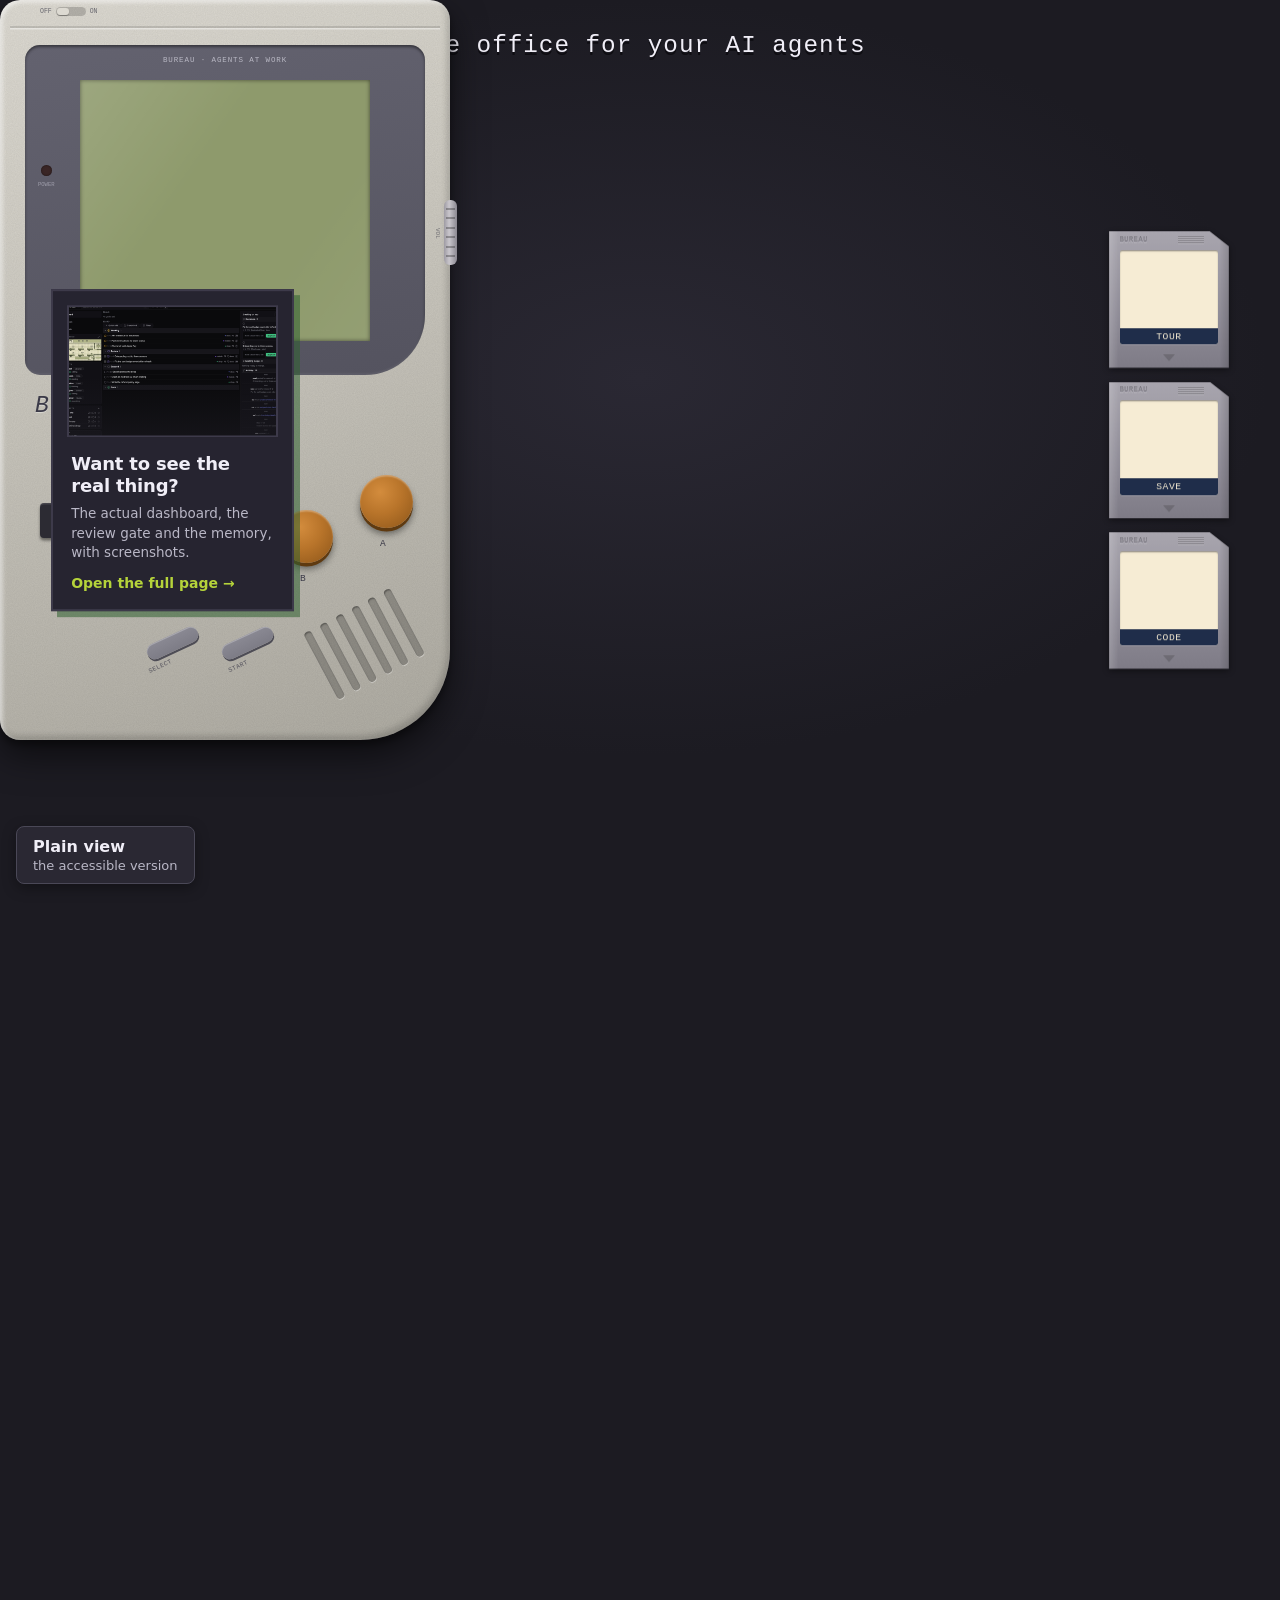
==== site/index.html @ c32c13c2 "Public site: the Bureau handheld and the inside page The handheld at getbureau.mathieu.dev: a consol" ====
<!doctype html>
<html lang="en">
<head>
<meta charset="utf-8">
<meta name="viewport" content="width=device-width, initial-scale=1, viewport-fit=cover">
<title>Bureau</title>
<meta name="description" content="A self-hosted office for your AI agents. Missions, a review gate, and a memory they earn.">
<meta name="theme-color" content="#1c1b22">
<link rel="icon" href="favicon.svg" type="image/svg+xml">
<link rel="preconnect" href="https://fonts.googleapis.com">
<link rel="preconnect" href="https://fonts.gstatic.com" crossorigin>
<link href="https://fonts.googleapis.com/css2?family=Pixelify+Sans:wght@400;600&family=Silkscreen&family=VT323&display=swap" rel="stylesheet">
<link rel="stylesheet" href="site.css">
</head>
<body>

<!-- The console: fixed in the viewport, the scroll drives what it shows. -->
<div id="room" aria-hidden="false">
  <div id="rack" aria-label="Cartridges">
    <button class="cart-pick" data-jump="start" aria-label="Tour: start of the tour">
      <span class="cartridge" data-label="tour"><span class="shell"></span><span class="grip">BUREAU</span><span class="ridges"></span>
        <span class="label"><canvas width="48" height="30"></canvas><b>TOUR</b></span><span class="arrow"></span></span>
    </button>
    <button class="cart-pick" data-jump="save" aria-label="Save: join the waitlist">
      <span class="cartridge" data-label="save"><span class="shell"></span><span class="grip">BUREAU</span><span class="ridges"></span>
        <span class="label"><canvas width="48" height="30"></canvas><b>SAVE</b></span><span class="arrow"></span></span>
    </button>
    <button class="cart-pick" data-jump="star" aria-label="Code: Bureau on GitHub">
      <span class="cartridge" data-label="code"><span class="shell"></span><span class="grip">BUREAU</span><span class="ridges"></span>
        <span class="label"><canvas width="48" height="30"></canvas><b>CODE</b></span><span class="arrow"></span></span>
    </button>
    <button class="cart-pick" data-jump="bughunt" aria-label="Bug Hunt: play the hidden cartridge" hidden>
      <span class="cartridge" data-label="bughunt"><span class="shell"></span><span class="grip">BUREAU</span><span class="ridges"></span>
        <span class="label"><canvas width="48" height="30"></canvas><b>BUG HUNT</b></span><span class="arrow"></span></span>
    </button>
  </div>

  <h1 class="site-title" id="site-title"><span class="sr">Bureau: </span>The office for your AI agents</h1>

  <a class="bridge" id="real-link" href="/inside">
    <span class="bridge-shot" aria-hidden="true"><img src="shots/board.jpg" alt="" width="1800" height="1125"></span>
    <span class="bridge-text">
      <span class="bridge-title">Want to see the real thing?</span>
      <span class="bridge-sub">The actual dashboard, the review gate and the memory, with screenshots.</span>
      <span class="bridge-go">Open the full page <span class="bridge-arrow" aria-hidden="true">&rarr;</span></span>
    </span>
  </a>

  <button id="unzoom" class="unzoom" type="button" aria-label="Zoom out (Escape)" title="Zoom out (Esc)" hidden>&times;</button>

  <div id="gh-star" class="gh-star" hidden>
    <a id="star-link" href="https://github.com/mahoudeau/bureau" target="_blank" rel="noopener">
      <span class="star-stack"><canvas id="star-cv" width="19" height="19" aria-hidden="true"></canvas><span class="star-count" id="star-count" aria-label="GitHub stars">--</span></span>
      <span class="star-label">Star us on GitHub.</span>
    </a>
    <a class="gh-button" href="https://github.com/mahoudeau/bureau" target="_blank" rel="noopener">
      <svg viewBox="0 0 16 16" width="18" height="18" aria-hidden="true"><path fill="currentColor" d="M8 0c4.42 0 8 3.58 8 8a8.013 8.013 0 0 1-5.45 7.59c-.4.08-.55-.17-.55-.38 0-.27.01-1.13.01-2.2 0-.75-.25-1.23-.54-1.48 1.78-.2 3.65-.88 3.65-3.95 0-.88-.31-1.59-.82-2.15.08-.2.36-1.02-.08-2.12 0 0-.67-.22-2.2.82-.64-.18-1.32-.27-2-.27-.68 0-1.36.09-2 .27-1.53-1.03-2.2-.82-2.2-.82-.44 1.1-.16 1.92-.08 2.12-.51.56-.82 1.28-.82 2.15 0 3.06 1.86 3.75 3.64 3.95-.23.2-.44.55-.51 1.07-.46.21-1.61.55-2.33-.66-.15-.24-.6-.83-1.23-.82-.67.01-.27.38.01.53.34.19.73.9.82 1.13.16.45.68 1.31 2.69.94 0 .67.01 1.3.01 1.49 0 .21-.15.45-.55.38A7.995 7.995 0 0 1 0 8c0-4.42 3.58-8 8-8Z"/></svg>
      <span>View on GitHub</span>
    </a>
  </div>

  <div id="console">
    <div class="cart-slot" aria-hidden="true">
      <div class="cart cartridge" id="cart" data-label="tour"><span class="shell"></span><span class="grip">BUREAU</span><span class="ridges"></span>
        <span class="label"><canvas width="48" height="30"></canvas><b>BUREAU</b></span><span class="arrow"></span></div>
    </div>
    <div class="edge-line"></div>
    <button class="power-switch" id="power" role="switch" aria-checked="true" aria-label="Power"><span>OFF</span><i></i><span>ON</span></button>
    <button class="wheel" id="wheel" role="switch" aria-checked="false" aria-label="Sound">
      <i></i><i></i><i></i><i></i><i></i><i></i>
    </button>
    <span class="wheel-label" aria-hidden="true">VOL</span>

    <div class="bezel">
      <div class="bezel-top" aria-hidden="true">BUREAU &middot; AGENTS AT WORK</div>
      <div class="led-wrap" aria-hidden="true"><span class="led" id="led"></span><span class="led-label">POWER</span></div>
      <div class="screen" id="screen">
        <canvas id="lcd" aria-hidden="true"></canvas>
        <div class="glare" aria-hidden="true"></div>
        <div class="words" id="words">
          <div class="role-card" id="role" hidden><b id="role-name"></b><span id="role-line"></span></div>
          <p class="headline" id="headline" aria-live="polite"></p>
        </div>
        <form class="save-form" id="save-form" hidden novalidate>
          <div class="save-head">
            <h2 class="save-title">Save your spot.</h2>
            <span class="save-blocks" id="save-blocks" aria-hidden="true"><i></i><i></i><i></i><i></i><i></i></span>
          </div>
          <p class="save-sub">For the hosted Bureau. No spam, one email when it opens.</p>
          <label class="save-field"><span class="sr">Email</span>
            <input type="email" name="email" required autocomplete="email" inputmode="email" placeholder="you@company.dev">
          </label>
          <fieldset data-name="use"><legend>Use</legend>
            <button type="button" data-v="pro">Pro</button><button type="button" data-v="personal">Personal</button>
          </fieldset>
          <fieldset data-name="role"><legend>Role</legend>
            <button type="button" data-v="dev">Dev</button><button type="button" data-v="product">Product</button><button type="button" data-v="design">Design</button><button type="button" data-v="other">Other</button>
          </fieldset>
          <fieldset data-name="interest"><legend>Want</legend>
            <button type="button" data-v="self-host">Self-host</button><button type="button" data-v="hosted">Hosted</button><button type="button" data-v="both">Both</button>
          </fieldset>
          <label class="save-consent"><input type="checkbox" name="consent"> <span>Keep my email for the waitlist. <a href="privacy.html" target="_blank">Privacy</a></span></label>
          <input class="hp" type="text" name="website" tabindex="-1" autocomplete="off" aria-hidden="true">
          <button type="submit" class="save-go" disabled>SAVE (0/5)</button>
          <p class="save-msg" id="save-msg" aria-live="polite"></p>
        </form>
        <div class="code-menu" id="code-menu" hidden>
          <button type="button" data-act="star">Star on GitHub</button>
          <button type="button" data-act="view">View the code</button>
        </div>
        <div class="saved" id="saved" hidden>
          <p class="saved-title">SAVED. SLOT #<span id="saved-slot">000</span></p>
          <img id="badge-img" alt="Your Bureau visitor pass">
          <p class="saved-actions"><a id="badge-dl" href="#" download>Download pass</a><button type="button" id="badge-share" hidden>Share</button></p>
        </div>
        <div class="boot" id="boot" hidden aria-hidden="true">
          <div class="boot-logo" id="boot-logo">BUREAU</div>
        </div>
      </div>
    </div>

    <div class="wordmark" aria-hidden="true">BUREAU</div>

    <div class="dpad" aria-label="Direction pad">
      <button class="dp dp-up" data-key="up" aria-label="Previous stop"></button>
      <button class="dp dp-left" data-key="left" aria-label="Previous stop"></button>
      <button class="dp dp-right" data-key="right" aria-label="Next stop"></button>
      <button class="dp dp-down" data-key="down" aria-label="Next stop"></button>
      <span class="dp-hub"></span>
    </div>
    <button class="btn-round btn-b" data-key="b" aria-label="B: back one stop"></button>
    <button class="btn-round btn-a" data-key="a" aria-label="A: spin the agent"></button>
    <span class="btn-label lab-b" aria-hidden="true">B</span>
    <span class="btn-label lab-a" aria-hidden="true">A</span>
    <button class="pill pill-select" data-key="select" aria-label="Select: change the palette"></button>
    <button class="pill pill-start" data-key="start" aria-label="Start: cartridges"></button>
    <span class="pill-label lab-select" aria-hidden="true">SELECT</span>
    <span class="pill-label lab-start" aria-hidden="true">START</span>
    <div class="speaker" aria-hidden="true"><i></i><i></i><i></i><i></i><i></i><i></i></div>
  </div>
</div>

<!-- The scroll track. Each stop is one screen of scroll; its words are
     real text here (search engines, screen readers, the plain view). -->
<main id="track">
  <section class="stop" id="start" data-stop="0"></section>
  <section class="stop" id="office" data-stop="1">
    <h2 class="sr">Your AI agents need an office.</h2>
  </section>
  <section class="stop" id="lead" data-stop="2">
    <h2 class="sr">Lead: splits your goals into missions.</h2>
  </section>
  <section class="stop" id="critic" data-stop="3">
    <h2 class="sr">Critic: checks the work before you do.</h2>
  </section>
  <section class="stop" id="agent" data-stop="4">
    <h2 class="sr">Agent: Claude, Codex, or yours. Anyone can clock in.</h2>
  </section>
  <section class="stop" id="desk" data-stop="5">
    <h2 class="sr">Missions, not chats.</h2>
  </section>
  <section class="stop" id="boss" data-stop="6">
    <h2 class="sr">Boss, that's you: you approve what matters.</h2>
  </section>
  <section class="stop" id="brain" data-stop="7">
    <h2 class="sr">Librarian: every approved mission leaves memory.</h2>
  </section>
  <section class="stop" id="attic" data-stop="8">
    <h2 class="sr">Old beliefs retire. Nothing is lost.</h2>
  </section>
  <section class="stop" id="rules" data-stop="9">
    <h2 class="sr">Your agents. Your memory. Your rules.</h2>
  </section>
  <section class="stop" id="save" data-stop="10">
    <h2 class="sr">Save your spot on the waitlist for the hosted Bureau.</h2>
  </section>
  <section class="stop" id="star" data-stop="11">
    <h2 class="sr">Star Bureau on GitHub.</h2>
  </section>
</main>

<a class="plain-link" href="#plain" id="plain-link"><span class="plain-link-title">Plain view</span><span class="plain-link-sub">the accessible version</span></a>
<div class="plain" id="plain" role="dialog" aria-modal="true" aria-labelledby="plain-title" hidden>
  <div class="plain-in">
    <button class="plain-close" id="plain-close">&larr; Back to the console</button>

    <h2 id="plain-title">Bureau, the plain version</h2>
    <p class="plain-lead">Same words as the console, without the console. No animation, no sound, nothing to scroll through. It works with a screen reader, with a keyboard alone, and at any text size.</p>

    <h3>What Bureau is</h3>
    <p>Your AI agents need an office. Bureau is one you host yourself: a mission queue your agents work from, a review gate you stay in charge of, and a memory they build as they go.</p>
    <ul>
      <li><b>Lead.</b> Splits your goals into missions.</li>
      <li><b>Critic.</b> Checks the work before you do.</li>
      <li><b>Agent.</b> Claude, Codex, or yours. Anyone that speaks HTTP or MCP can clock in.</li>
      <li><b>Missions, not chats.</b> Work lives in a queue with a status and a history, not in a scrollback.</li>
      <li><b>Boss, that's you.</b> You approve what matters. Nothing irreversible ships without you.</li>
      <li><b>Librarian.</b> Every approved mission leaves memory, filed as plain markdown in git.</li>
      <li><b>The attic.</b> Old beliefs retire. Nothing is lost.</li>
    </ul>
    <p>Your agents. Your memory. Your rules. It's open source and has zero dependencies.</p>

    <h3>Get it</h3>
    <ul>
      <li><a href="#save" id="plain-save">Save your spot</a> for the hosted version. One email when it opens, nothing else.</li>
      <li><a href="https://github.com/mahoudeau/bureau">Bureau on GitHub</a>: read the code, star it, run it yourself.</li>
    </ul>

    <h3>If you go back to the console</h3>
    <ul>
      <li>Arrow keys or the D-pad move between stops. Scrolling works too.</li>
      <li>A (or Z) replays the current moment. B (or X) goes back one stop.</li>
      <li>Escape zooms out. Enter swaps the cartridge. Shift changes the colours.</li>
      <li>If your system asks for reduced motion, the console turns its animations off.</li>
    </ul>
  </div>
</div>

<script src="/assets/office-assets.js"></script>
<script src="sound.js"></script>
<script src="bughunt.js"></script>
<script src="star.js"></script>
<script src="site.js"></script>
</body>
</html>
---- site/site.css ----
/* Bureau public site: the handheld.
   Every console dimension is in --u, one "millimetre" of an original
   90x148 handheld body. site.js sets --u and the console position each
   frame, so the whole device scales as one object (whole view, or zoomed
   so the screen fills the viewport). */

@font-face { font-family: 'OfficePixel'; src: url('/assets/office-font.ttf') format('truetype'); }

:root {
  --u: 5px;
  --desk: #1c1b22;
  --desk-hi: #2a2833;
  --plastic: #cdcac1;
  --plastic-hi: #dddad2;
  --plastic-lo: #aeaba2;
  --bezel: #54535f;
  --bezel-hi: #63626f;
  --ink: #3b3a48;
  --accent: #b8742a;
  --accent-lo: #8c5519;
  --rubber: #7d7c86;
  --led-off: #3a2626;
  --led-on: #ff4d3a;
  /* LCD shades, set from the active palette by site.js */
  --sh0: #0f380f; --sh1: #306230; --sh2: #8bac0f; --sh3: #9bbc0f;
  --font: 'Pixelify Sans', 'OfficePixel', monospace;
}

* { box-sizing: border-box; }
html { scroll-snap-type: y mandatory; }
html, body { margin: 0; background: var(--desk); color: #e8e6f0; }
/* The console may be wider than a phone while it zooms; it must never
   widen the page, or mobile browsers zoom the whole site out to fit.
   `clip`, not `hidden`: hidden turns body into a scroll container, which
   steals the stops from html's scroll snapping. */
html, body { overflow-x: clip; max-width: 100%; }
#room { contain: strict; }
body {
  font-family: var(--font);
  -webkit-tap-highlight-color: transparent;
  overscroll-behavior-y: none;
}
button { font: inherit; color: inherit; }

/* ---------- the room (fixed stage) ---------- */
#room {
  position: fixed; inset: 0; overflow: hidden;
  background:
    radial-gradient(ellipse 70% 60% at 50% 42%, var(--desk-hi), transparent 70%),
    var(--desk);
  perspective: 1400px;
}

/* ---------- scroll track ---------- */
#track { position: relative; z-index: 0; pointer-events: none; }
.stop { height: 100vh; height: 100svh; scroll-snap-align: start; }
.sr {
  position: absolute; width: 1px; height: 1px; overflow: hidden;
  clip: rect(0 0 0 0); white-space: nowrap;
}

/* ---------- the console ---------- */
#console {
  position: absolute; left: 0; top: 0;
  width: calc(var(--u) * 90); height: calc(var(--u) * 148);
  border-radius: calc(var(--u) * 4) calc(var(--u) * 4) calc(var(--u) * 18) calc(var(--u) * 4);
  background:
    url("data:image/svg+xml;utf8,<svg xmlns='http://www.w3.org/2000/svg' width='160' height='160'><filter id='n'><feTurbulence type='fractalNoise' baseFrequency='.9' numOctaves='2' stitchTiles='stitch'/><feColorMatrix values='0 0 0 0 0  0 0 0 0 0  0 0 0 0 0  0 0 0 .07 0'/></filter><rect width='100%' height='100%' filter='url(%23n)'/></svg>"),
    linear-gradient(162deg, var(--plastic-hi) 0%, var(--plastic) 38%, var(--plastic-lo) 100%);
  box-shadow:
    inset calc(var(--u) * .5) calc(var(--u) * .5) calc(var(--u) * .8) rgba(255,255,255,.55),
    inset calc(var(--u) * -.6) calc(var(--u) * -.8) calc(var(--u) * 1.2) rgba(0,0,0,.18),
    0 calc(var(--u) * 3) calc(var(--u) * 7) rgba(0,0,0,.55),
    0 calc(var(--u) * 1) calc(var(--u) * 1.5) rgba(0,0,0,.35);
  will-change: transform;
  z-index: 2;
}
.edge-line {
  position: absolute; left: calc(var(--u) * 2); right: calc(var(--u) * 2);
  top: calc(var(--u) * 5.2); height: calc(var(--u) * .35);
  background: rgba(0,0,0,.12); box-shadow: 0 calc(var(--u) * .3) 0 rgba(255,255,255,.4);
}

/* ---------- cartridges ----------
   One design at two scales, in --cu (a cartridge "millimetre", 57x65 like
   the real ones): boxy grey plastic, the top corner cut off, an engraved
   grip strip, a recessed full-colour label, the insert arrow. */
.cartridge {
  position: relative; display: block;
  width: calc(var(--cu) * 57); height: calc(var(--cu) * 65);
  filter: drop-shadow(0 calc(var(--cu) * 1.2) calc(var(--cu) * 1.6) rgba(0,0,0,.45));
}
.cartridge .shell {
  position: absolute; inset: 0;
  clip-path: polygon(0 0, 84% 0, 100% 11%, 100% 100%, 0 100%);
  background:
    linear-gradient(90deg, rgba(255,255,255,.18), rgba(255,255,255,0) 8%, rgba(0,0,0,0) 92%, rgba(0,0,0,.14)),
    linear-gradient(180deg, #a8a5ae, #8c8994 70%, #7e7b86);
}
.cartridge .grip {
  position: absolute; left: calc(var(--cu) * 5); top: calc(var(--cu) * 2.2);
  font-family: 'OfficePixel', monospace; font-size: calc(var(--cu) * 3.2); letter-spacing: .1em;
  color: #8a8792; text-shadow: 0 calc(var(--cu) * -.25) 0 rgba(0,0,0,.35), 0 calc(var(--cu) * .25) 0 rgba(255,255,255,.3);
}
.cartridge .ridges {
  position: absolute; right: calc(var(--cu) * 12); top: calc(var(--cu) * 2.4);
  width: calc(var(--cu) * 12); height: calc(var(--cu) * 4);
  background: repeating-linear-gradient(180deg, rgba(0,0,0,.22) 0 calc(var(--cu) * .5), rgba(255,255,255,.18) calc(var(--cu) * .5) calc(var(--cu) * 1));
}
.cartridge .label {
  position: absolute; left: calc(var(--cu) * 5); right: calc(var(--cu) * 5);
  top: calc(var(--cu) * 9); height: calc(var(--cu) * 45);
  border-radius: calc(var(--cu) * 1); overflow: hidden;
  background: var(--lb, #f6ecd4);
  box-shadow: inset 0 calc(var(--cu) * .5) calc(var(--cu) * .6) rgba(0,0,0,.4), 0 calc(var(--cu) * .3) 0 rgba(255,255,255,.25);
  display: flex; flex-direction: column;
}
.cartridge .label canvas { width: 100%; flex: 1; min-height: 0; image-rendering: pixelated; display: block; }
.cartridge .label b {
  display: block; text-align: center; font-weight: normal;
  font-family: 'OfficePixel', monospace; font-size: calc(var(--cu) * 4.6); letter-spacing: .06em;
  padding: calc(var(--cu) * 1.4) 0 calc(var(--cu) * 1.2);
  color: var(--lt, #f6ecd4); background: var(--lband, #1f2d4a);
}
.cartridge .arrow {
  position: absolute; left: 50%; bottom: calc(var(--cu) * 3); transform: translateX(-50%);
  border-left: calc(var(--cu) * 3) solid transparent; border-right: calc(var(--cu) * 3) solid transparent;
  border-top: calc(var(--cu) * 3.4) solid rgba(0,0,0,.2);
  filter: drop-shadow(0 calc(var(--cu) * .3) 0 rgba(255,255,255,.3));
}

/* In the console: loaded from the back, so it is hidden once it is in.
   The clip ends at the console's top edge; the cartridge only shows while
   it rises out and drops back in. */
.cart-slot {
  position: absolute; left: calc(var(--u) * 16.5); top: calc(var(--u) * -70);
  width: calc(var(--u) * 57); height: calc(var(--u) * 70);
  overflow: hidden; pointer-events: none;
}
/* Positions in % of the cartridge's own height, not in --u: the console
   grows while it zooms, and a --u offset would change with it and replay
   the slide, as if the cartridge popped out on every scroll. */
.cart { --cu: var(--u); position: absolute; left: 0; top: 0; transform: translateY(111%); transition: transform .45s cubic-bezier(.5,.1,.3,1); }
.cart.out { transform: translateY(62%); } /* half out: the grip and the top of the label show */

.power-switch {
  border: 0; background: none; padding: calc(var(--u) * .4); cursor: pointer;
  position: absolute; left: calc(var(--u) * 7.6); top: calc(var(--u) * 1);
  display: flex; align-items: center; gap: calc(var(--u) * .8);
  font-family: 'OfficePixel', monospace; font-size: calc(var(--u) * 1.3); color: rgba(59,58,72,.7);
}
.power-switch i {
  width: calc(var(--u) * 6); height: calc(var(--u) * 1.8); border-radius: calc(var(--u) * .9);
  background: rgba(0,0,0,.18); position: relative;
}
.power-switch i::after {
  content: ''; position: absolute; top: calc(var(--u) * .25); left: calc(var(--u) * .3);
  width: calc(var(--u) * 2.4); height: calc(var(--u) * 1.3); border-radius: calc(var(--u) * .6);
  background: var(--plastic-hi); box-shadow: 0 1px 1px rgba(0,0,0,.3);
  transition: left .3s;
}
#console.powered .power-switch i::after { left: calc(var(--u) * 3.3); }

/* volume wheel: the sound toggle, on the right edge */
.wheel {
  position: absolute; right: calc(var(--u) * -1.4); top: calc(var(--u) * 40);
  width: calc(var(--u) * 2.6); height: calc(var(--u) * 13);
  border: 0; padding: 0; cursor: pointer;
  border-radius: calc(var(--u) * 1.2);
  background: linear-gradient(90deg, #9e9ba3, #c9c6cc 40%, #8b8891);
  display: flex; flex-direction: column; justify-content: space-evenly; align-items: center;
  overflow: hidden;
}
.wheel i { width: 70%; height: calc(var(--u) * .35); background: rgba(0,0,0,.28); transition: transform .3s; }
.wheel[aria-checked="true"] i { transform: translateY(calc(var(--u) * .9)); }
.wheel-label {
  position: absolute; right: calc(var(--u) * 1.8); top: calc(var(--u) * 45.5);
  font-family: 'OfficePixel', monospace; font-size: calc(var(--u) * 1.2); color: rgba(59,58,72,.6);
  writing-mode: vertical-rl;
}

/* ---------- bezel and screen ---------- */
.bezel {
  position: absolute; left: calc(var(--u) * 5); top: calc(var(--u) * 9);
  width: calc(var(--u) * 80); height: calc(var(--u) * 66);
  border-radius: calc(var(--u) * 3) calc(var(--u) * 3) calc(var(--u) * 12) calc(var(--u) * 3);
  background: linear-gradient(170deg, var(--bezel-hi), var(--bezel));
  box-shadow:
    inset 0 calc(var(--u) * .4) calc(var(--u) * .6) rgba(0,0,0,.45),
    inset 0 calc(var(--u) * -.3) calc(var(--u) * .4) rgba(255,255,255,.08);
}
.bezel-top {
  position: absolute; left: 0; right: 0; top: calc(var(--u) * 2.2); text-align: center;
  font-family: 'OfficePixel', monospace; font-size: calc(var(--u) * 1.5);
  color: #b9b8c4; letter-spacing: .12em;
}
.led-wrap {
  position: absolute; left: calc(var(--u) * 2.6); top: calc(var(--u) * 24);
  display: flex; flex-direction: column; align-items: center; gap: calc(var(--u) * .9);
}
.led {
  width: calc(var(--u) * 2.2); height: calc(var(--u) * 2.2); border-radius: 50%;
  background: var(--led-off); box-shadow: inset 0 0 calc(var(--u) * .4) rgba(0,0,0,.6);
  transition: background .25s, box-shadow .25s;
}
#console.on .led {
  background: var(--led-on);
  box-shadow: 0 0 calc(var(--u) * 1.4) rgba(255,77,58,.75), inset 0 0 calc(var(--u) * .3) rgba(255,255,255,.5);
  animation: breathe 3.2s ease-in-out infinite;
}
@keyframes breathe { 50% { box-shadow: 0 0 calc(var(--u) * .7) rgba(255,77,58,.45), inset 0 0 calc(var(--u) * .3) rgba(255,255,255,.4); } }
.led-label { font-family: 'OfficePixel', monospace; font-size: calc(var(--u) * 1.1); color: #9f9eab; }

.screen {
  position: absolute; left: calc(var(--u) * 11); top: calc(var(--u) * 7);
  width: calc(var(--u) * 58); height: calc(var(--u) * 52.2);
  overflow: hidden; background: #8e9a6c;
  box-shadow: inset 0 0 calc(var(--u) * .8) rgba(0,0,0,.55);
}
#lcd { position: absolute; inset: 0; width: 100%; height: 100%; image-rendering: pixelated; }
/* switching off: the picture collapses to a bright line, then a dot */
#lcd.poweroff { animation: poweroff .5s ease-in forwards; }
@keyframes poweroff {
  0%   { transform: scale(1, 1); filter: brightness(1); }
  45%  { transform: scale(1, .012); filter: brightness(2.6); }
  75%  { transform: scale(.08, .012); filter: brightness(3.2); opacity: 1; }
  100% { transform: scale(0, 0); filter: brightness(3.2); opacity: 0; }
}
.glare {
  position: absolute; inset: 0; pointer-events: none;
  background: linear-gradient(var(--glare-angle, 125deg), rgba(255,255,255,.13) 0%, rgba(255,255,255,0) 38%, rgba(255,255,255,0) 72%, rgba(255,255,255,.05) 100%);
  mix-blend-mode: screen;
}

/* words laid over the living office */
.words { position: absolute; inset: 0; pointer-events: none; font-family: var(--font); }
.headline {
  position: absolute; left: 4%; right: 4%; bottom: 4%; margin: 0;
  padding: .55em .8em; font-size: calc(var(--screen-w, 300px) * .058); line-height: 1.25;
  color: var(--sh0); background: var(--sh3);
  border: max(2px, calc(var(--px, 3px) * 1)) solid var(--sh0);
  box-shadow: inset 0 0 0 max(1px, calc(var(--px, 3px) * .5)) var(--sh3), inset 0 0 0 max(2px, calc(var(--px, 3px) * 1)) var(--sh0);
  opacity: 0; transform: translateY(12%);
  transition: opacity .25s steps(3), transform .25s steps(3);
}
.headline.show { opacity: 1; transform: none; }
.headline .caret { display: inline-block; width: .5em; animation: caret .8s steps(1) infinite; }
@keyframes caret { 50% { opacity: 0; } }

.role-card {
  position: absolute; left: 0; top: 0; min-width: 32%; max-width: 46%;
  padding: .45em .65em .55em; font-size: calc(var(--screen-w, 300px) * .047); line-height: 1.25;
  color: var(--sh0); background: var(--sh3);
  border: max(2px, calc(var(--px, 3px) * 1)) solid var(--sh0);
  box-shadow: max(2px, calc(var(--px, 3px) * 1)) max(2px, calc(var(--px, 3px) * 1)) 0 var(--sh1);
  transform-origin: 0 50%;
}
.role-card[hidden] { display: block; visibility: hidden; }
.role-card b {
  display: block; font-family: 'OfficePixel', monospace; font-weight: normal;
  font-size: .78em; letter-spacing: .08em; margin-bottom: .35em;
}
.role-card span { display: block; }
.role-card.pop { animation: pop .32s steps(4) both; }
@keyframes pop { 0% { transform: scale(.2); } 60% { transform: scale(1.08); } 100% { transform: scale(1); } }

/* ---------- stop 10: the save form, laid over the save screen ---------- */
.save-form, .saved {
  position: absolute; left: 6%; right: 6%; top: 6%; bottom: 5%;
  display: flex; flex-direction: column; gap: 2.2%;
  font-family: var(--font); color: var(--sh0);
  font-size: calc(var(--screen-w, 300px) * .042); line-height: 1.2;
}
.save-form[hidden], .saved[hidden] { display: none; }
.save-head { display: flex; align-items: center; justify-content: space-between; gap: 4%; }
.save-title { margin: 0; font-family: 'OfficePixel', monospace; font-weight: normal; font-size: 1.05em; }
/* one block fills per answered field, like a memory card saving */
.save-blocks { display: flex; gap: .25em; flex: none; }
.save-blocks i { width: .9em; height: .55em; border: max(1px, calc(var(--screen-w, 300px) * .005)) solid var(--sh0); background: var(--sh3); }
.save-blocks i.on { background: var(--sh1); }
.save-blocks i.next { animation: blocknext .8s steps(1) infinite; }
@keyframes blocknext { 50% { background: var(--sh2); } }
.save-sub { margin: 0 0 1%; font-size: .82em; color: var(--sh1); }
/* Always a shade lighter than the screen: it reads as "type here". */
.save-field input {
  width: 100%; font: inherit; color: var(--sh0); background: color-mix(in srgb, var(--sh3) 50%, #fff);
  border: max(2px, calc(var(--screen-w, 300px) * .008)) solid var(--sh0);
  padding: .35em .5em; border-radius: 0; outline: none;
}
.save-field input::placeholder { color: var(--sh2); }
.save-field input:focus { background: color-mix(in srgb, var(--sh3) 25%, #fff); box-shadow: inset 0 0 0 2px var(--sh1); }
.save-form fieldset { border: 0; padding: 0; margin: 0; display: flex; gap: 2%; align-items: center; flex-wrap: wrap; }
.save-form legend { float: left; width: 18%; font-size: .78em; font-family: 'OfficePixel', monospace; }
.save-form fieldset button {
  flex: 1; min-width: 0; font: inherit; font-size: .88em; padding: .3em 0; cursor: pointer;
  color: var(--sh0); background: var(--sh3);
  border: max(2px, calc(var(--screen-w, 300px) * .006)) solid var(--sh0);
  box-shadow: 0 max(2px, calc(var(--screen-w, 300px) * .006)) 0 var(--sh1);
}
.save-form fieldset button[aria-pressed="true"] { background: var(--sh0); color: var(--sh3); box-shadow: none; transform: translateY(2px); }
.save-consent { display: flex; gap: .6em; align-items: center; font-size: .78em; cursor: pointer; }
/* a pixel checkbox in the screen's shades: empty square, then a solid
   inner square once ticked */
.save-consent input {
  -webkit-appearance: none; appearance: none; flex: none; margin: .05em 0 0; cursor: pointer;
  width: max(22px, calc(var(--screen-w, 300px) * .065)); height: max(22px, calc(var(--screen-w, 300px) * .065)); border-radius: 0;
  border: max(2px, calc(var(--screen-w, 300px) * .008)) solid var(--sh0);
  background: color-mix(in srgb, var(--sh3) 50%, #fff);
}
.save-consent input:checked { background: var(--sh0); box-shadow: inset 0 0 0 max(4px, calc(var(--screen-w, 300px) * .014)) color-mix(in srgb, var(--sh3) 50%, #fff); }
.save-consent input:focus-visible { outline: max(2px, calc(var(--screen-w, 300px) * .006)) solid var(--sh1); outline-offset: 2px; }
.save-consent a { color: var(--sh0); }
.hp { position: absolute; left: -9999px; width: 1px; height: 1px; opacity: 0; }
.save-go {
  font-family: 'OfficePixel', monospace; font-size: .95em; padding: .45em; cursor: pointer;
  color: var(--sh3); background: var(--sh0); border: 0;
  box-shadow: 0 max(3px, calc(var(--screen-w, 300px) * .01)) 0 var(--sh1);
}
.save-go:active { transform: translateY(3px); box-shadow: none; }
.save-go:disabled { cursor: default; color: var(--sh1); background: var(--sh2); box-shadow: none; transform: none; }
.save-msg { margin: 0; min-height: 1.2em; font-size: .8em; }
.saved { align-items: center; justify-content: center; text-align: center; }
.saved-title { margin: 0; font-family: 'OfficePixel', monospace; font-size: 1em; }
.saved img { width: 92%; image-rendering: pixelated; border: 0; }
.saved-actions { margin: 0; display: flex; gap: 6%; justify-content: center; }
.saved-actions a, .saved-actions button {
  font: inherit; font-size: .9em; color: var(--sh3); background: var(--sh0); border: 0;
  padding: .35em .8em; text-decoration: none; cursor: pointer;
}
#console.blink .led { animation: ledblink .15s steps(1) 6; }
@keyframes ledblink { 50% { background: var(--led-off); box-shadow: none; } }

/* ---------- the GitHub star: a footnote line under the console ---------- */
.gh-star {
  position: absolute; z-index: 3; left: 50%; bottom: 2.6vh; transform: translateX(-50%);
  white-space: nowrap;
}
.gh-star[hidden] { display: none; }
.gh-star { transition: opacity .25s steps(4); }
.gh-star.away { opacity: 0; pointer-events: none; }
.gh-star a {
  display: flex; flex-direction: row; align-items: center; gap: 8px;
  color: #e8e6f0; text-decoration: none; font-family: var(--font);
}
.gh-star canvas {
  width: 30px; height: 30px; image-rendering: pixelated;
  animation: bob 1.2s steps(4) infinite;
  filter: drop-shadow(0 4px 4px rgba(0,0,0,.45));
}
@keyframes bob { 50% { transform: translateY(-3px); } }
/* the star and its count are one object: the number sits right under it */
.star-stack { display: inline-flex; flex-direction: column; align-items: center; gap: 1px; }
.star-count { font-family: 'OfficePixel', monospace; font-size: 12px; line-height: 1; letter-spacing: .06em; }
.star-label { font-size: 15px; opacity: .8; }
.gh-star a:hover .star-label, .gh-star a:focus-visible .star-label { text-decoration: underline; opacity: 1; }
/* GitHub's own button look, with their unmodified mark (allowed for
   linking to a repository). */
.gh-star .gh-button {
  display: inline-flex; flex-direction: row; align-items: center; gap: 6px;
  padding: 3px 10px; border-radius: 6px;
  font: 600 13px/20px -apple-system, BlinkMacSystemFont, 'Segoe UI', 'Noto Sans', Helvetica, Arial, sans-serif;
  color: #f0f6fc; background: #212830; border: 1px solid #3d444d; text-decoration: none;
  box-shadow: 0 1px 0 rgba(1,4,9,.1);
}
.gh-star .gh-button:hover { background: #262c36; border-color: #656c76; }
.gh-star .gh-button:focus-visible { outline: 2px solid #1f6feb; outline-offset: 2px; }
.gh-star { display: flex; flex-direction: row; align-items: center; gap: 14px; }
/* narrow phones: the button says it, the label goes */
@media (max-width: 480px) { .gh-star .star-label { display: none; } }

/* the CODE cartridge's screen: a two-line menu over the star */
.code-menu {
  position: absolute; left: 10%; right: 10%; bottom: 9%;
  display: flex; flex-direction: column; gap: 3%;
  font-family: 'OfficePixel', monospace; font-size: calc(var(--screen-w, 300px) * .042);
}
.code-menu[hidden] { display: none; }
.code-menu button {
  font: inherit; text-align: left; cursor: pointer; padding: .55em .7em .55em 1.6em; position: relative;
  color: var(--sh0); background: var(--sh3); border: max(2px, calc(var(--screen-w, 300px) * .008)) solid var(--sh0);
}
/* the cursor: a drawn triangle, centred on the line (the pixel font has no ▶) */
.code-menu button.sel::before {
  content: ''; position: absolute; left: .5em; top: 50%; transform: translateY(-50%);
  border-left: .5em solid var(--sh0); border-top: .32em solid transparent; border-bottom: .32em solid transparent;
  animation: caret .8s steps(1) infinite;
}
.code-menu button:focus-visible { outline: none; background: var(--sh2); }
.gh-star.collected canvas { animation: collect .5s steps(5) 1, bob 1.2s steps(4) .5s infinite; }
@keyframes collect { 0% { transform: scale(1); } 40% { transform: scale(1.5) translateY(-20px); } 100% { transform: scale(1); } }

/* power-on */
.boot {
  position: absolute; inset: 0; background: var(--sh3);
  display: flex; align-items: flex-start; justify-content: center; overflow: hidden;
}
.boot[hidden] { display: none; }
.boot-logo {
  font-family: 'OfficePixel', monospace; color: var(--sh0);
  font-size: calc(var(--screen-w, 300px) * .1); letter-spacing: .06em;
  transform: translateY(-120%);
}
.boot.run .boot-logo { animation: logo 1.3s steps(26) forwards; }
@keyframes logo { to { transform: translateY(calc(var(--screen-h, 270px) * .42)); } }
.boot.off { background: #8e9a6c; }
.boot.fade { animation: bootfade .35s steps(4) forwards; }
@keyframes bootfade { to { opacity: 0; } }

/* ---------- below the screen ---------- */
.wordmark {
  position: absolute; left: calc(var(--u) * 7); top: calc(var(--u) * 78.5);
  font-family: 'OfficePixel', monospace; font-size: calc(var(--u) * 4.6);
  color: var(--ink); letter-spacing: .04em; font-style: italic;
  text-shadow: 0 calc(var(--u) * .25) 0 rgba(255,255,255,.35);
}

.dpad {
  position: absolute; left: calc(var(--u) * 8); top: calc(var(--u) * 93);
  width: calc(var(--u) * 22); height: calc(var(--u) * 22);
  transition: transform .08s;
}
.dpad::before, .dpad::after {
  content: ''; position: absolute; background: #2c2b33; border-radius: calc(var(--u) * .8);
  box-shadow: 0 calc(var(--u) * .5) calc(var(--u) * .6) rgba(0,0,0,.45), inset 0 calc(var(--u) * .3) 0 rgba(255,255,255,.12);
}
.dpad::before { left: calc(var(--u) * 7.5); top: 0; width: calc(var(--u) * 7); height: 100%; }
.dpad::after { top: calc(var(--u) * 7.5); left: 0; height: calc(var(--u) * 7); width: 100%; }
.dp { position: absolute; z-index: 1; width: calc(var(--u) * 7); height: calc(var(--u) * 7.5); border: 0; background: transparent; cursor: pointer; padding: 0; }
.dp-up { left: calc(var(--u) * 7.5); top: 0; }
.dp-down { left: calc(var(--u) * 7.5); bottom: 0; }
.dp-left { left: 0; top: calc(var(--u) * 7.5); width: calc(var(--u) * 7.5); height: calc(var(--u) * 7); }
.dp-right { right: 0; top: calc(var(--u) * 7.5); width: calc(var(--u) * 7.5); height: calc(var(--u) * 7); }
.dp-hub {
  position: absolute; z-index: 1; left: calc(var(--u) * 9); top: calc(var(--u) * 9);
  width: calc(var(--u) * 4); height: calc(var(--u) * 4); border-radius: 50%;
  background: radial-gradient(circle at 40% 35%, #3a3942, #25242b); pointer-events: none;
}
/* The pad rocks toward the pressed arm. Its own perspective keeps the tilt
   flat against the console (no shared 3D space, so it never sinks behind
   the plastic). */
.dpad.tilt-up { transform: perspective(calc(var(--u) * 60)) rotateX(10deg); }
.dpad.tilt-down { transform: perspective(calc(var(--u) * 60)) rotateX(-10deg); }
.dpad.tilt-left { transform: perspective(calc(var(--u) * 60)) rotateY(-10deg); }
.dpad.tilt-right { transform: perspective(calc(var(--u) * 60)) rotateY(10deg); }

.btn-round {
  position: absolute; width: calc(var(--u) * 10.5); height: calc(var(--u) * 10.5);
  border-radius: 50%; border: 0; cursor: pointer; padding: 0;
  background: radial-gradient(circle at 38% 32%, #d38c3d, var(--accent) 45%, var(--accent-lo));
  box-shadow: 0 calc(var(--u) * .7) 0 #5f3a10, 0 calc(var(--u) * 1.2) calc(var(--u) * 1.4) rgba(0,0,0,.45),
              inset 0 calc(var(--u) * .3) calc(var(--u) * .3) rgba(255,255,255,.3);
  transition: transform .06s, box-shadow .06s;
}
.btn-b { left: calc(var(--u) * 56); top: calc(var(--u) * 102); }
.btn-a { left: calc(var(--u) * 72); top: calc(var(--u) * 95); }
.btn-round.pressed, .btn-round:active {
  transform: translateY(calc(var(--u) * .6));
  box-shadow: 0 calc(var(--u) * .1) 0 #5f3a10, 0 calc(var(--u) * .4) calc(var(--u) * .6) rgba(0,0,0,.4),
              inset 0 calc(var(--u) * .3) calc(var(--u) * .4) rgba(0,0,0,.25);
}
.btn-label {
  position: absolute; font-family: 'OfficePixel', monospace; font-size: calc(var(--u) * 1.9); color: var(--ink);
}
.lab-b { left: calc(var(--u) * 60); top: calc(var(--u) * 114.5); }
.lab-a { left: calc(var(--u) * 76); top: calc(var(--u) * 107.5); }

.pill {
  position: absolute; width: calc(var(--u) * 11); height: calc(var(--u) * 3.2);
  border-radius: calc(var(--u) * 1.6); border: 0; cursor: pointer; padding: 0;
  background: linear-gradient(180deg, #8a8993, var(--rubber));
  box-shadow: 0 calc(var(--u) * .45) 0 #4e4d56, inset 0 calc(var(--u) * .25) 0 rgba(255,255,255,.25);
  transform: rotate(-25deg); transition: transform .06s;
}
.pill-select { left: calc(var(--u) * 29); top: calc(var(--u) * 127); }
.pill-start { left: calc(var(--u) * 44); top: calc(var(--u) * 127); }
.pill.pressed, .pill:active { transform: rotate(-25deg) translateY(calc(var(--u) * .4)); box-shadow: 0 0 0 #4e4d56; }
.pill-label {
  position: absolute; font-family: 'OfficePixel', monospace; font-size: calc(var(--u) * 1.25);
  color: rgba(59,58,72,.8); transform: rotate(-25deg); letter-spacing: .06em;
}
.lab-select { left: calc(var(--u) * 29.5); top: calc(var(--u) * 132.5); }
.lab-start { left: calc(var(--u) * 45.5); top: calc(var(--u) * 132.5); }

.speaker {
  position: absolute; left: calc(var(--u) * 63); top: calc(var(--u) * 121);
  width: calc(var(--u) * 22); height: calc(var(--u) * 20);
  transform: rotate(-28deg); display: flex; gap: calc(var(--u) * 2.1); justify-content: center;
}
.speaker i {
  width: calc(var(--u) * 1.5); height: calc(var(--u) * 15); border-radius: calc(var(--u) * .75);
  background: rgba(0,0,0,.22); box-shadow: inset 0 calc(var(--u) * .3) calc(var(--u) * .3) rgba(0,0,0,.35), 0 calc(var(--u) * .2) 0 rgba(255,255,255,.35);
}

button:focus-visible { outline: 2px solid #ffd27a; outline-offset: 2px; }

/* ---------- cartridge rack (desktop) ---------- */
#rack {
  position: absolute; display: flex; flex-direction: column; gap: 14px;
  right: max(4vw, 24px); top: 50%; transform: translateY(-50%);
  transition: opacity .3s; z-index: 1;
}
.cart-pick {
  --cu: min(2.1px, 0.26vh);
  border: 0; padding: 0; background: none; cursor: pointer;
  transition: transform .15s steps(3);
}
.cart-pick:hover, .cart-pick:focus-visible { transform: translateY(-5px) rotate(-1.5deg); }
#rack.faded { opacity: 0; pointer-events: none; }
@media (max-width: 900px) { #rack { display: none; } }

/* ---------- the headline above the console ---------- */
.site-title {
  position: absolute; z-index: 1; left: 50%; top: 3.2vh; transform: translateX(-50%); /* under the console: a zoom covers it */
  margin: 0; width: max-content; max-width: 92vw; text-align: center;
  font-family: 'OfficePixel', monospace; font-weight: normal; letter-spacing: .04em;
  font-size: clamp(13px, 1.9vw, 26px); line-height: 1.4; color: #f0eef7;
  text-shadow: 0 3px 0 #0e0d12;
  transition: opacity .25s steps(4);
}
.site-title.away { opacity: 0; }
@media (max-width: 600px) { .site-title { top: calc(max(10px, env(safe-area-inset-top)) + 64px); font-size: min(11px, 2.9vw); letter-spacing: 0; white-space: nowrap; } }

/* ---------- left of the console: the bridge to the full page ----------
   Deliberately not pixel: it's the door out of the console, so it looks
   like the page it leads to. */
.bridge {
  position: absolute; z-index: 3; left: max(4vw, 28px); top: 50%; transform: translateY(-50%);
  width: clamp(230px, 19vw, 300px);
  display: flex; flex-direction: column; gap: 16px; padding: 14px 14px 18px;
  color: #f0eef7; text-decoration: none;
  font-family: ui-sans-serif, system-ui, -apple-system, 'Segoe UI', sans-serif;
  /* the same card as on /inside: square, 2px line, hard green offset */
  background: #262430; border: 2px solid #3d3a4a;
  box-shadow: 6px 6px 0 rgba(48,98,48,.55);
  transition: opacity .3s, transform .35s cubic-bezier(.2,.8,.2,1), border-color .3s, box-shadow .35s;
}
.bridge:hover { transform: translateY(calc(-50% - 4px)); border-color: #5b5770; box-shadow: 8px 10px 0 rgba(48,98,48,.7); }
.bridge:focus-visible { outline: 3px solid #ffd27a; outline-offset: 4px; }
.bridge.away { opacity: 0; pointer-events: none; }
.bridge-shot {
  display: block; position: relative; overflow: hidden;
  aspect-ratio: 16 / 10; background: #111;
  border: 2px solid #3d3a4a;
}
.bridge-shot img { display: block; width: 100%; height: 100%; object-fit: cover; object-position: left top; transform: scale(1.12); transform-origin: 30% 20%; transition: transform .6s cubic-bezier(.2,.8,.2,1); }
.bridge:hover .bridge-shot img { transform: scale(1); }
.bridge-shot::after { content: ''; position: absolute; inset: 0; background: linear-gradient(180deg, transparent 55%, rgba(28,27,34,.55)); }
.bridge-text { display: flex; flex-direction: column; gap: 6px; padding: 0 4px; }
.bridge-title { font-size: 18px; font-weight: 650; letter-spacing: -.01em; line-height: 1.25; }
.bridge-sub { font-size: 13.5px; line-height: 1.45; color: #b9b7c6; }
.bridge-go { margin-top: 6px; font-size: 14px; font-weight: 600; color: #b5d33a; }
.bridge-arrow { display: inline-block; transition: transform .3s cubic-bezier(.2,.8,.2,1); }
.bridge:hover .bridge-arrow { transform: translateX(5px); }
/* narrow screens: no side column, so a compact row above the star line */
@media (max-width: 900px) {
  .bridge {
    top: auto; bottom: calc(3vh + 50px); left: 50%; transform: translateX(-50%);
    width: min(92vw, 420px); flex-direction: row; align-items: center; gap: 12px; padding: 8px 14px 8px 8px;
    box-shadow: 4px 4px 0 rgba(48,98,48,.55);
  }
  .bridge:hover { transform: translateX(-50%) translateY(-2px); box-shadow: 5px 6px 0 rgba(48,98,48,.7); }
  .bridge-shot { width: 72px; flex: none; }
  .bridge-sub { display: none; }
  .bridge-title { font-size: 15px; }
  .bridge-go { margin: 0; font-size: 13px; }
}
@media (prefers-reduced-motion: reduce) { .bridge, .bridge-shot img, .bridge-arrow { transition: opacity .3s; } }

/* ---------- the X: zoom back out to the whole console ---------- */
.unzoom {
  position: absolute; z-index: 6; top: max(14px, env(safe-area-inset-top)); left: 16px;
  width: 40px; height: 40px; padding: 0; cursor: pointer;
  font-family: 'OfficePixel', monospace; font-size: 20px; line-height: 1;
  color: #e8e6f0; background: #2a2833; border: 2px solid #e8e6f0;
  box-shadow: 0 3px 0 #0e0d12;
}
.unzoom[hidden] { display: none; }
.unzoom:hover { background: #3a3845; }
.unzoom:active { transform: translateY(3px); box-shadow: none; }

/* ---------- plain view ---------- */
/* The way in for anyone the console doesn't suit: visible, labelled, never
   a footnote. */
.plain-link {
  position: fixed; left: 16px; bottom: 16px; z-index: 5;
  display: flex; flex-direction: column; gap: 2px;
  padding: 10px 16px; border-radius: 8px;
  color: #f0eef7; background: #2a2833; border: 1px solid #4a4857;
  text-decoration: none; font-family: system-ui, sans-serif;
  box-shadow: 0 4px 14px rgba(0,0,0,.35);
}
.plain-link-title { font-size: 16px; font-weight: 600; }
.plain-link-sub { font-size: 13px; color: #b9b7c6; }
.plain-link:hover { background: #34323f; border-color: #6a6879; }
.plain-link:focus-visible { outline: 3px solid #ffd27a; outline-offset: 2px; }
@media (max-width: 600px) {
  .plain-link { bottom: auto; top: max(10px, env(safe-area-inset-top)); left: auto; right: 12px; padding: 7px 12px; }
  .plain-link-title { font-size: 14px; }
  .plain-link-sub { font-size: 11px; }
}

.plain {
  --p-bg: #f7f4ea; --p-ink: #1d1c24; --p-soft: #55535f; --p-line: #d9d4c4; --p-link: #7a3d0c;
  position: fixed; inset: 0; z-index: 10; overflow: auto;
  background: var(--p-bg); color: var(--p-ink);
  font-family: system-ui, -apple-system, 'Segoe UI', sans-serif; font-size: 20px; line-height: 1.6;
}
@media (prefers-color-scheme: dark) {
  .plain { --p-bg: #1c1b22; --p-ink: #eeecf5; --p-soft: #b3b1c0; --p-line: #3a3845; --p-link: #f2c94c; }
}
.plain[hidden] { display: none; }
.plain-in { max-width: 720px; margin: 0 auto; padding: 40px 20px 80px; }
.plain h2 { font-size: 34px; line-height: 1.2; margin: 24px 0 12px; }
.plain h3 { font-size: 24px; margin: 40px 0 10px; padding-top: 20px; border-top: 1px solid var(--p-line); }
.plain-lead { font-size: 21px; color: var(--p-soft); margin: 0 0 8px; }
.plain ul { padding-left: 1.2em; }
.plain li { margin: 0 0 10px; }
.plain a { color: var(--p-link); text-underline-offset: 3px; }
.plain-close {
  font: 600 17px/1 system-ui, sans-serif; padding: 12px 18px; cursor: pointer; border-radius: 8px;
  color: var(--p-ink); background: none; border: 2px solid var(--p-ink);
}
.plain-close:focus-visible, .plain a:focus-visible { outline: 3px solid var(--p-link); outline-offset: 3px; }

@media (prefers-reduced-motion: reduce) {
  .led, #console.on .led { animation: none; }
  .cart, .headline, .role-card.pop { transition: none; animation: none; }
  .gh-star canvas, .gh-star.collected canvas { animation: none; }
}
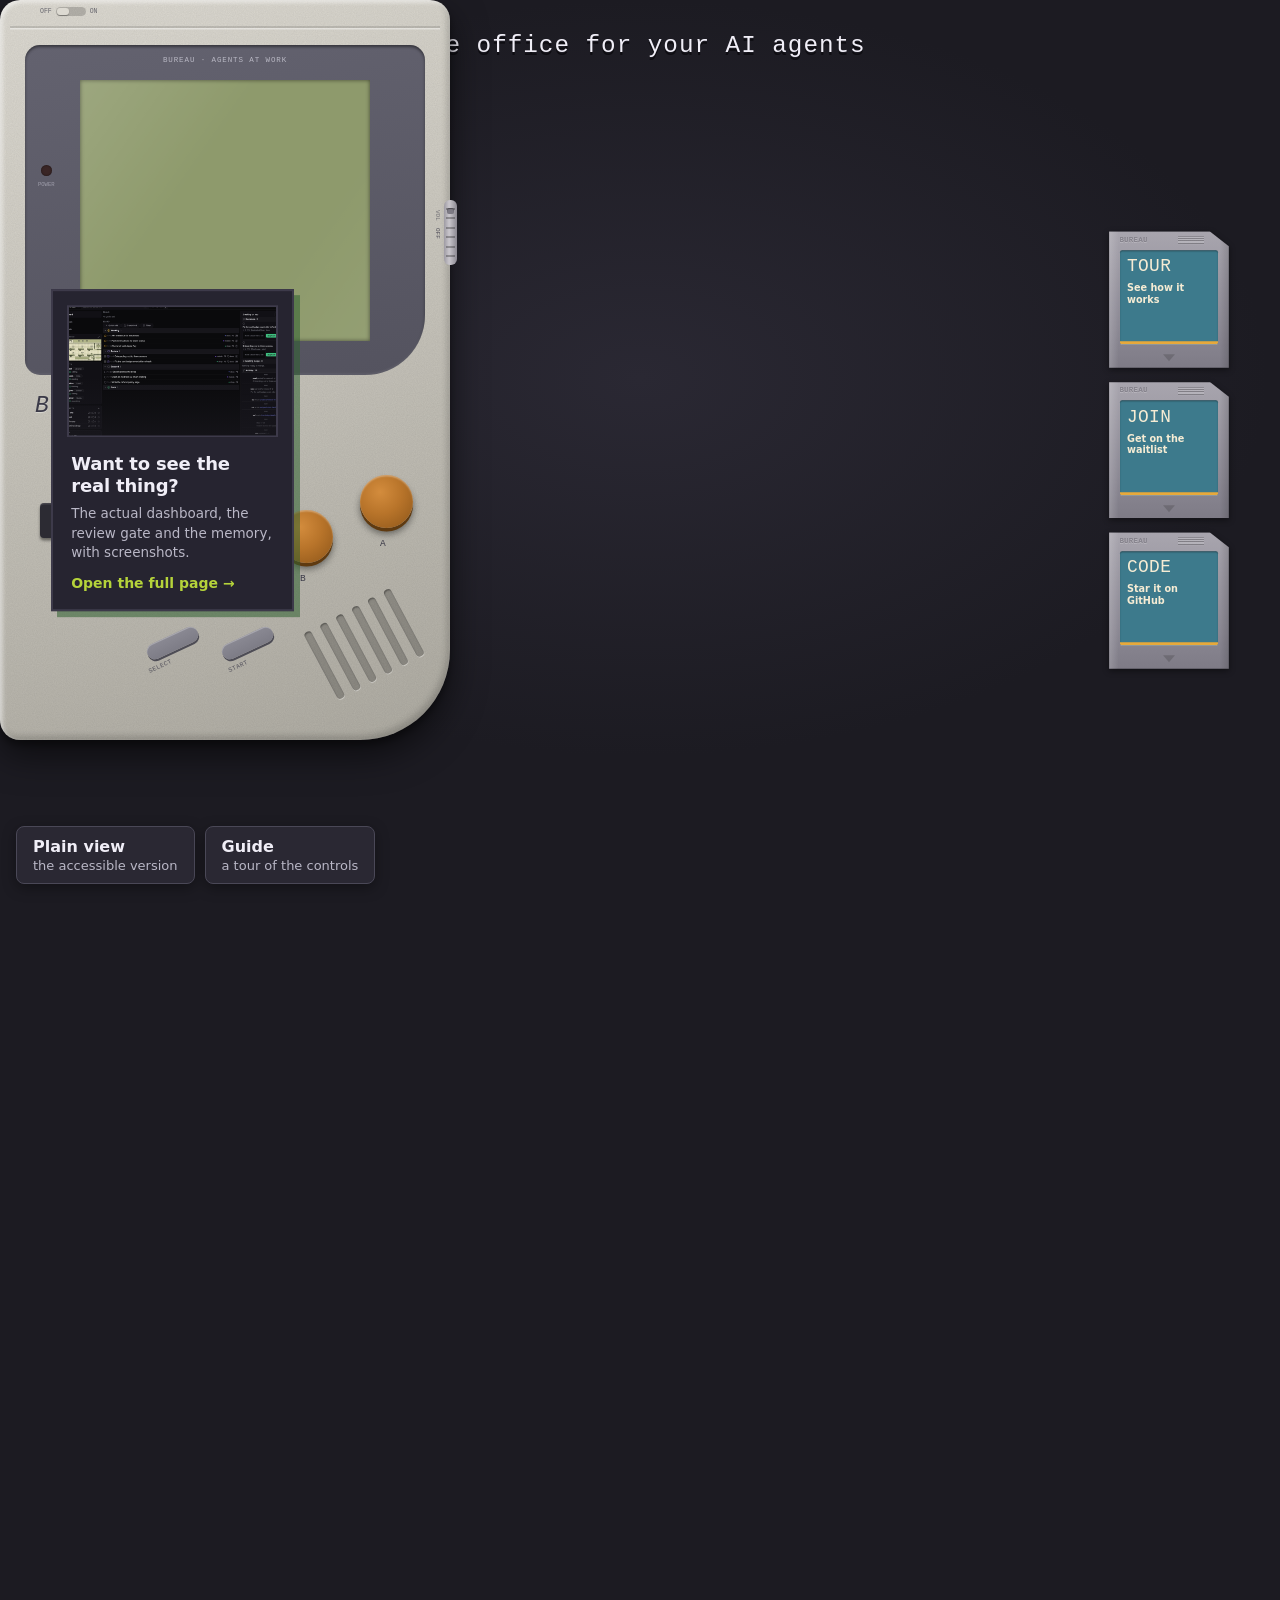
==== commit de9f1413: "Site: phone carts, readable labels, roadmap and FAQ, a guide, and a public MCP server The console - " ====
--- a/site/index.html
+++ b/site/index.html
@@ -3,42 +3,115 @@
 <head>
 <meta charset="utf-8">
 <meta name="viewport" content="width=device-width, initial-scale=1, viewport-fit=cover">
-<title>Bureau</title>
-<meta name="description" content="A self-hosted office for your AI agents. Missions, a review gate, and a memory they earn.">
+<title>Bureau: the self-hosted office for your AI agents</title>
+<meta name="description" content="Open-source, self-hosted office for your AI agents: a mission queue, a critic that checks their work, your approval on what matters, and a memory in git.">
 <meta name="theme-color" content="#1c1b22">
-<link rel="icon" href="favicon.svg" type="image/svg+xml">
+<meta name="robots" content="index, follow, max-image-preview:large">
+<link rel="manifest" href="site.webmanifest">
+<link rel="alternate" type="text/markdown" href="__SITE__/index.md" title="This page in markdown">
+<link rel="describedby" type="text/markdown" href="__SITE__/llms.txt" title="Bureau for language models">
+<!-- Share preview. The server fills in the public address (SITE_URL in server.js). -->
+<link rel="canonical" href="__SITE__/">
+<meta property="og:type" content="website">
+<meta property="og:site_name" content="Bureau">
+<meta property="og:locale" content="en_US">
+<meta property="og:url" content="__SITE__/">
+<meta property="og:title" content="Bureau, the office for your AI agents">
+<meta property="og:description" content="A self-hosted office for your AI agents: a mission queue they work from, a review gate you stay in charge of, and a memory they build as they go.">
+<meta property="og:image" content="__SITE__/og.png?v=__V__">
+<meta property="og:image:width" content="1200">
+<meta property="og:image:height" content="630">
+<meta property="og:image:alt" content="The Bureau handheld console showing its title screen.">
+<meta name="twitter:card" content="summary_large_image">
+<meta name="twitter:title" content="Bureau, the office for your AI agents">
+<meta name="twitter:description" content="A self-hosted office for your AI agents: a mission queue they work from, a review gate you stay in charge of, and a memory they build as they go.">
+<meta name="twitter:image" content="__SITE__/og.png?v=__V__">
+<link rel="icon" href="favicon.svg?v=__V__" type="image/svg+xml">
+<!-- What Bureau is, for search engines and AI assistants (schema.org). -->
+<script type="application/ld+json">
+{
+  "@context": "https://schema.org",
+  "@graph": [
+    {
+      "@type": "SoftwareApplication",
+      "@id": "__SITE__/#software",
+      "name": "Bureau",
+      "url": "__SITE__/",
+      "description": "An open-source, self-hosted office for AI agents. A small Node server gives your agents a mission queue with leases, a critic that checks each delivery, a review gate where you approve anything irreversible, and a shared memory written as markdown in a git repo you own. Works with Claude Code, Codex, any HTTP client, and chat apps over MCP.",
+      "applicationCategory": "DeveloperApplication",
+      "applicationSubCategory": "AI agent orchestration",
+      "operatingSystem": "Linux, macOS, Windows (Node.js 18+ or Docker)",
+      "softwareVersion": "0.2.0",
+      "license": "https://www.gnu.org/licenses/agpl-3.0.html",
+      "isAccessibleForFree": true,
+      "offers": { "@type": "Offer", "price": "0", "priceCurrency": "EUR", "description": "Self-hosted, open source" },
+      "codeRepository": "https://github.com/mahoudeau/bureau",
+      "downloadUrl": "https://github.com/mahoudeau/bureau",
+      "author": { "@id": "__SITE__/#author" },
+      "featureList": [
+        "Mission queue with claim and lease",
+        "Review gate enforced by the server",
+        "Critic agent that checks work against acceptance criteria",
+        "Goals split into missions by a lead agent",
+        "Shared memory as markdown in git",
+        "Works with Claude Code, Codex and any HTTP client",
+        "MCP connector for chat apps",
+        "Pixel office view of agents at work"
+      ],
+      "keywords": "AI agents, multi-agent, agent orchestration, self-hosted, human in the loop, AI code review, agent memory, MCP, Claude Code, Codex"
+    },
+    {
+      "@type": "Person",
+      "@id": "__SITE__/#author",
+      "name": "Mathieu Mahoudeau",
+      "url": "https://mathieu.dev",
+      "sameAs": ["https://github.com/mahoudeau"]
+    },
+    {
+      "@type": "WebSite",
+      "@id": "__SITE__/#website",
+      "url": "__SITE__/",
+      "name": "Bureau",
+      "inLanguage": "en",
+      "publisher": { "@id": "__SITE__/#author" }
+    }
+  ]
+}
+</script>
 <link rel="preconnect" href="https://fonts.googleapis.com">
 <link rel="preconnect" href="https://fonts.gstatic.com" crossorigin>
 <link href="https://fonts.googleapis.com/css2?family=Pixelify+Sans:wght@400;600&family=Silkscreen&family=VT323&display=swap" rel="stylesheet">
-<link rel="stylesheet" href="site.css">
+<link rel="stylesheet" href="site.css?v=__V__">
 </head>
 <body>
 
 <!-- The console: fixed in the viewport, the scroll drives what it shows. -->
 <div id="room" aria-hidden="false">
   <div id="rack" aria-label="Cartridges">
-    <button class="cart-pick" data-jump="start" aria-label="Tour: start of the tour">
+    <button class="cart-pick" data-jump="start" aria-label="Tour: see how it works">
       <span class="cartridge" data-label="tour"><span class="shell"></span><span class="grip">BUREAU</span><span class="ridges"></span>
-        <span class="label"><canvas width="48" height="30"></canvas><b>TOUR</b></span><span class="arrow"></span></span>
-    </button>
-    <button class="cart-pick" data-jump="save" aria-label="Save: join the waitlist">
+        <span class="label"><b>TOUR</b><span class="line">See how it works</span><i class="bar"></i></span><span class="arrow"></span></span>
+    </button>
+    <button class="cart-pick" data-jump="save" aria-label="Join: get on the waitlist">
       <span class="cartridge" data-label="save"><span class="shell"></span><span class="grip">BUREAU</span><span class="ridges"></span>
-        <span class="label"><canvas width="48" height="30"></canvas><b>SAVE</b></span><span class="arrow"></span></span>
-    </button>
-    <button class="cart-pick" data-jump="star" aria-label="Code: Bureau on GitHub">
+        <span class="label"><b>JOIN</b><span class="line">Get on the waitlist</span><i class="bar"></i></span><span class="arrow"></span></span>
+    </button>
+    <button class="cart-pick" data-jump="star" aria-label="Code: star it on GitHub">
       <span class="cartridge" data-label="code"><span class="shell"></span><span class="grip">BUREAU</span><span class="ridges"></span>
-        <span class="label"><canvas width="48" height="30"></canvas><b>CODE</b></span><span class="arrow"></span></span>
-    </button>
-    <button class="cart-pick" data-jump="bughunt" aria-label="Bug Hunt: play the hidden cartridge" hidden>
+        <span class="label"><b>CODE</b><span class="line">Star it on GitHub</span><i class="bar"></i></span><span class="arrow"></span></span>
+    </button>
+    <button class="cart-pick" data-jump="bughunt" aria-label="Bug Hunt: the hidden game" hidden>
       <span class="cartridge" data-label="bughunt"><span class="shell"></span><span class="grip">BUREAU</span><span class="ridges"></span>
-        <span class="label"><canvas width="48" height="30"></canvas><b>BUG HUNT</b></span><span class="arrow"></span></span>
+        <span class="label"><b>BUG HUNT</b><span class="line">The hidden game</span><i class="bar"></i></span><span class="arrow"></span></span>
     </button>
   </div>
 
   <h1 class="site-title" id="site-title"><span class="sr">Bureau: </span>The office for your AI agents</h1>
 
   <a class="bridge" id="real-link" href="/inside">
-    <span class="bridge-shot" aria-hidden="true"><img src="shots/board.jpg" alt="" width="1800" height="1125"></span>
+    <!-- The screenshot is most of the page's weight: it loads once the
+         console is up (the script at the end of the body sets its src). -->
+    <span class="bridge-shot" aria-hidden="true"><img id="bridge-img" data-src="shots/board.jpg?v=__V__" alt="" width="1800" height="1125" loading="lazy" decoding="async" fetchpriority="low"><noscript><img src="shots/board.jpg?v=__V__" alt="" width="1800" height="1125" loading="lazy" decoding="async"></noscript></span>
     <span class="bridge-text">
       <span class="bridge-title">Want to see the real thing?</span>
       <span class="bridge-sub">The actual dashboard, the review gate and the memory, with screenshots.</span>
@@ -62,14 +135,14 @@
   <div id="console">
     <div class="cart-slot" aria-hidden="true">
       <div class="cart cartridge" id="cart" data-label="tour"><span class="shell"></span><span class="grip">BUREAU</span><span class="ridges"></span>
-        <span class="label"><canvas width="48" height="30"></canvas><b>BUREAU</b></span><span class="arrow"></span></div>
+        <span class="label"><b>TOUR</b><span class="line">See how it works</span><i class="bar"></i></span><span class="arrow"></span></div>
     </div>
     <div class="edge-line"></div>
     <button class="power-switch" id="power" role="switch" aria-checked="true" aria-label="Power"><span>OFF</span><i></i><span>ON</span></button>
-    <button class="wheel" id="wheel" role="switch" aria-checked="false" aria-label="Sound">
-      <i></i><i></i><i></i><i></i><i></i><i></i>
-    </button>
-    <span class="wheel-label" aria-hidden="true">VOL</span>
+    <button class="wheel" id="wheel" role="switch" aria-checked="false" aria-label="Sound" title="Sound (M)">
+      <i></i><i></i><i></i><i></i><i></i><i></i><span class="wheel-notch"></span>
+    </button>
+    <span class="wheel-label" aria-hidden="true">VOL <b id="wheel-state">OFF</b></span>
 
     <div class="bezel">
       <div class="bezel-top" aria-hidden="true">BUREAU &middot; AGENTS AT WORK</div>
@@ -99,7 +172,7 @@
           <fieldset data-name="interest"><legend>Want</legend>
             <button type="button" data-v="self-host">Self-host</button><button type="button" data-v="hosted">Hosted</button><button type="button" data-v="both">Both</button>
           </fieldset>
-          <label class="save-consent"><input type="checkbox" name="consent"> <span>Keep my email for the waitlist. <a href="privacy.html" target="_blank">Privacy</a></span></label>
+          <label class="save-consent"><input type="checkbox" name="consent"> <span>Keep my email for the waitlist. <a href="/privacy" target="_blank">Privacy</a></span></label>
           <input class="hp" type="text" name="website" tabindex="-1" autocomplete="off" aria-hidden="true">
           <button type="submit" class="save-go" disabled>SAVE (0/5)</button>
           <p class="save-msg" id="save-msg" aria-live="polite"></p>
@@ -108,11 +181,25 @@
           <button type="button" data-act="star">Star on GitHub</button>
           <button type="button" data-act="view">View the code</button>
         </div>
+        <div class="cart-menu" id="cart-menu" role="dialog" aria-labelledby="cart-menu-title" hidden>
+          <p class="cart-menu-title" id="cart-menu-title">CARTRIDGES</p>
+          <div class="cart-menu-list" id="cart-menu-list"></div>
+          <p class="cart-menu-hint" aria-hidden="true">A: INSERT &nbsp; B: BACK</p>
+        </div>
         <div class="saved" id="saved" hidden>
-          <p class="saved-title">SAVED. SLOT #<span id="saved-slot">000</span></p>
+          <p class="saved-title" id="saved-title" tabindex="-1">SAVED. SLOT #<span id="saved-slot">000</span></p>
           <img id="badge-img" alt="Your Bureau visitor pass">
           <p class="saved-actions"><a id="badge-dl" href="#" download>Download pass</a><button type="button" id="badge-share" hidden>Share</button></p>
         </div>
+        <!-- sound: a small speaker in the corner while it's on, and a
+             message along the top of the screen when the wheel turns -->
+        <div class="snd-corner" id="snd-corner" aria-hidden="true" hidden>
+          <svg viewBox="0 0 16 16" width="16" height="16"><path fill="currentColor" d="M2 6h3l4-3v10l-4-3H2z"/><path fill="none" stroke="currentColor" stroke-width="1.5" d="M11 5.5c1 .7 1.5 1.6 1.5 2.5s-.5 1.8-1.5 2.5M12.8 3.5c1.6 1.2 2.4 2.8 2.4 4.5s-.8 3.3-2.4 4.5"/></svg>
+        </div>
+        <div class="snd-toast" id="snd-toast" aria-hidden="true" hidden>
+          <svg viewBox="0 0 16 16" width="16" height="16"><path fill="currentColor" d="M2 6h3l4-3v10l-4-3H2z"/><path class="waves" fill="none" stroke="currentColor" stroke-width="1.5" d="M11 5.5c1 .7 1.5 1.6 1.5 2.5s-.5 1.8-1.5 2.5M12.8 3.5c1.6 1.2 2.4 2.8 2.4 4.5s-.8 3.3-2.4 4.5"/><path class="cross" fill="none" stroke="currentColor" stroke-width="1.5" d="M11 5.5l4 5M15 5.5l-4 5"/></svg>
+          <b>SOUND OFF</b>
+        </div>
         <div class="boot" id="boot" hidden aria-hidden="true">
           <div class="boot-logo" id="boot-logo">BUREAU</div>
         </div>
@@ -121,19 +208,19 @@
 
     <div class="wordmark" aria-hidden="true">BUREAU</div>
 
-    <div class="dpad" aria-label="Direction pad">
+    <div class="dpad" id="dpad" aria-label="Direction pad">
       <button class="dp dp-up" data-key="up" aria-label="Previous stop"></button>
       <button class="dp dp-left" data-key="left" aria-label="Previous stop"></button>
       <button class="dp dp-right" data-key="right" aria-label="Next stop"></button>
       <button class="dp dp-down" data-key="down" aria-label="Next stop"></button>
       <span class="dp-hub"></span>
     </div>
-    <button class="btn-round btn-b" data-key="b" aria-label="B: back one stop"></button>
-    <button class="btn-round btn-a" data-key="a" aria-label="A: spin the agent"></button>
+    <button class="btn-round btn-b" id="btn-b" data-key="b" aria-label="B: back one stop"></button>
+    <button class="btn-round btn-a" id="btn-a" data-key="a" aria-label="A: spin the agent"></button>
     <span class="btn-label lab-b" aria-hidden="true">B</span>
     <span class="btn-label lab-a" aria-hidden="true">A</span>
-    <button class="pill pill-select" data-key="select" aria-label="Select: change the palette"></button>
-    <button class="pill pill-start" data-key="start" aria-label="Start: cartridges"></button>
+    <button class="pill pill-select" id="pill-select" data-key="select" aria-label="Select: change the palette"></button>
+    <button class="pill pill-start" id="pill-start" data-key="start" aria-label="Start: cartridges"></button>
     <span class="pill-label lab-select" aria-hidden="true">SELECT</span>
     <span class="pill-label lab-start" aria-hidden="true">START</span>
     <div class="speaker" aria-hidden="true"><i></i><i></i><i></i><i></i><i></i><i></i></div>
@@ -179,7 +266,16 @@
   </section>
 </main>
 
-<a class="plain-link" href="#plain" id="plain-link"><span class="plain-link-title">Plain view</span><span class="plain-link-sub">the accessible version</span></a>
+<noscript>
+  <div class="noscript">
+    <h2>Bureau, the self-hosted office for your AI agents</h2>
+    <p>The console needs JavaScript. Everything it says is on <a href="/inside">the full page</a>, with the <a href="/inside#roadmap">roadmap</a> and <a href="/inside#faq">the FAQ</a>. The code is <a href="https://github.com/mahoudeau/bureau">on GitHub</a>.</p>
+  </div>
+</noscript>
+<div class="help-links" id="help-links">
+  <a class="plain-link" href="#plain" id="plain-link"><span class="plain-link-title">Plain view</span><span class="plain-link-sub">the accessible version</span></a>
+  <a class="plain-link guide-btn" href="#guide" id="guide-btn"><span class="plain-link-title">Guide</span><span class="plain-link-sub">a tour of the controls</span></a>
+</div>
 <div class="plain" id="plain" role="dialog" aria-modal="true" aria-labelledby="plain-title" hidden>
   <div class="plain-in">
     <button class="plain-close" id="plain-close">&larr; Back to the console</button>
@@ -192,34 +288,43 @@
     <ul>
       <li><b>Lead.</b> Splits your goals into missions.</li>
       <li><b>Critic.</b> Checks the work before you do.</li>
-      <li><b>Agent.</b> Claude, Codex, or yours. Anyone that speaks HTTP or MCP can clock in.</li>
+      <li><b>Agent.</b> Claude Code, Codex, or yours. Anyone that speaks HTTP or MCP can clock in.</li>
       <li><b>Missions, not chats.</b> Work lives in a queue with a status and a history, not in a scrollback.</li>
       <li><b>Boss, that's you.</b> You approve what matters. Nothing irreversible ships without you.</li>
       <li><b>Librarian.</b> Every approved mission leaves memory, filed as plain markdown in git.</li>
       <li><b>The attic.</b> Old beliefs retire. Nothing is lost.</li>
     </ul>
-    <p>Your agents. Your memory. Your rules. It's open source and has zero dependencies.</p>
+    <p>Your agents. Your memory. Your rules. It's open source: the hub is AGPL-3.0, the protocol and memory format specs are Apache-2.0. It runs on Node with zero dependencies, or in Docker, on a laptop, a VPS or a Raspberry Pi. Made by Mathieu Mahoudeau.</p>
 
     <h3>Get it</h3>
     <ul>
       <li><a href="#save" id="plain-save">Save your spot</a> for the hosted version. One email when it opens, nothing else.</li>
       <li><a href="https://github.com/mahoudeau/bureau">Bureau on GitHub</a>: read the code, star it, run it yourself.</li>
+      <li><a href="/inside">The full page</a>: screenshots, the <a href="/inside#roadmap">roadmap</a> and <a href="/inside#faq">answers to common questions</a>.</li>
     </ul>
 
     <h3>If you go back to the console</h3>
     <ul>
       <li>Arrow keys or the D-pad move between stops. Scrolling works too.</li>
       <li>A (or Z) replays the current moment. B (or X) goes back one stop.</li>
-      <li>Escape zooms out. Enter swaps the cartridge. Shift changes the colours.</li>
+      <li>Escape zooms out. Enter (or START) opens the cartridges. Shift changes the colours. M turns the sound on or off.</li>
       <li>If your system asks for reduced motion, the console turns its animations off.</li>
     </ul>
   </div>
 </div>
 
-<script src="/assets/office-assets.js"></script>
-<script src="sound.js"></script>
-<script src="bughunt.js"></script>
-<script src="star.js"></script>
-<script src="site.js"></script>
+<script>
+  // The bridge screenshot, after the console is up. On its own so an error
+  // in the console scripts never leaves the card without its picture.
+  addEventListener('load', function () {
+    var i = document.getElementById('bridge-img');
+    if (i && !i.getAttribute('src')) i.src = i.getAttribute('data-src');
+  });
+</script>
+<script src="/assets/office-assets.js?v=__V__"></script>
+<script src="sound.js?v=__V__"></script>
+<script src="bughunt.js?v=__V__"></script>
+<script src="star.js?v=__V__"></script>
+<script src="site.js?v=__V__"></script>
 </body>
 </html>
--- a/site/site.css
+++ b/site/site.css
@@ -4,7 +4,7 @@
    frame, so the whole device scales as one object (whole view, or zoomed
    so the screen fills the viewport). */
 
-@font-face { font-family: 'OfficePixel'; src: url('/assets/office-font.ttf') format('truetype'); }
+@font-face { font-family: 'OfficePixel'; src: url('/assets/office-font.ttf?v=__V__') format('truetype'); }
 
 :root {
   --u: 5px;
@@ -111,17 +111,21 @@
   position: absolute; left: calc(var(--cu) * 5); right: calc(var(--cu) * 5);
   top: calc(var(--cu) * 9); height: calc(var(--cu) * 45);
   border-radius: calc(var(--cu) * 1); overflow: hidden;
-  background: var(--lb, #f6ecd4);
+  background: var(--lb, #3d7a8c); color: var(--lt, #f6ecd4);
   box-shadow: inset 0 calc(var(--cu) * .5) calc(var(--cu) * .6) rgba(0,0,0,.4), 0 calc(var(--cu) * .3) 0 rgba(255,255,255,.25);
-  display: flex; flex-direction: column;
-}
-.cartridge .label canvas { width: 100%; flex: 1; min-height: 0; image-rendering: pixelated; display: block; }
+  display: flex; flex-direction: column; justify-content: space-between;
+  padding: calc(var(--cu) * 4) calc(var(--cu) * 3.5) 0; text-align: left;
+}
+/* the label: the name, one line on what it does, a colour bar at the foot */
 .cartridge .label b {
-  display: block; text-align: center; font-weight: normal;
-  font-family: 'OfficePixel', monospace; font-size: calc(var(--cu) * 4.6); letter-spacing: .06em;
-  padding: calc(var(--cu) * 1.4) 0 calc(var(--cu) * 1.2);
-  color: var(--lt, #f6ecd4); background: var(--lband, #1f2d4a);
-}
+  display: block; font-weight: normal; line-height: 1;
+  font-family: 'OfficePixel', monospace; font-size: calc(var(--cu) * 8.5); letter-spacing: .02em;
+}
+.cartridge .label .line {
+  display: block; flex: 1; padding-top: calc(var(--cu) * 3);
+  font: 650 calc(var(--cu) * 4.6)/1.15 ui-sans-serif, system-ui, -apple-system, 'Segoe UI', sans-serif;
+}
+.cartridge .label .bar { display: block; height: calc(var(--cu) * 1.6); margin: 0 calc(var(--cu) * -3.5); background: var(--lbar, #e7a93b); }
 .cartridge .arrow {
   position: absolute; left: 50%; bottom: calc(var(--cu) * 3); transform: translateX(-50%);
   border-left: calc(var(--cu) * 3) solid transparent; border-right: calc(var(--cu) * 3) solid transparent;
@@ -154,12 +158,14 @@
   background: rgba(0,0,0,.18); position: relative;
 }
 .power-switch i::after {
-  content: ''; position: absolute; top: calc(var(--u) * .25); left: calc(var(--u) * .3);
-  width: calc(var(--u) * 2.4); height: calc(var(--u) * 1.3); border-radius: calc(var(--u) * .6);
+  content: ''; position: absolute; top: calc(var(--u) * .25); left: 5%;
+  width: 40%; height: calc(var(--u) * 1.3); border-radius: calc(var(--u) * .6);
   background: var(--plastic-hi); box-shadow: 0 1px 1px rgba(0,0,0,.3);
   transition: left .3s;
 }
-#console.powered .power-switch i::after { left: calc(var(--u) * 3.3); }
+/* In % of the track, not --u: the console resizes every frame while it
+   zooms, and a --u value under a transition would trail behind and slide. */
+#console.powered .power-switch i::after { left: 55%; }
 
 /* volume wheel: the sound toggle, on the right edge */
 .wheel {
@@ -171,13 +177,49 @@
   display: flex; flex-direction: column; justify-content: space-evenly; align-items: center;
   overflow: hidden;
 }
+/* Turned: the stripes roll down and a notch lights. Offsets in % of the
+   stripe and the wheel, never --u (see the power switch). */
 .wheel i { width: 70%; height: calc(var(--u) * .35); background: rgba(0,0,0,.28); transition: transform .3s; }
-.wheel[aria-checked="true"] i { transform: translateY(calc(var(--u) * .9)); }
+.wheel[aria-checked="true"] i { transform: translateY(260%); }
+.wheel-notch {
+  position: absolute; left: 25%; width: 50%; height: 9%; top: 12%;
+  border-radius: 2px; background: #7d7a84; box-shadow: inset 0 1px 1px rgba(0,0,0,.4);
+  transition: top .3s, background .3s, box-shadow .3s;
+}
+.wheel[aria-checked="true"] .wheel-notch {
+  top: 79%; background: var(--led-on);
+  box-shadow: 0 0 calc(var(--u) * .8) rgba(255,77,58,.7);
+}
+.wheel:hover { filter: brightness(1.08); }
+.wheel:focus-visible { outline: 2px solid var(--led-on); outline-offset: 2px; }
 .wheel-label {
-  position: absolute; right: calc(var(--u) * 1.8); top: calc(var(--u) * 45.5);
+  position: absolute; right: calc(var(--u) * 1.8); top: calc(var(--u) * 42);
   font-family: 'OfficePixel', monospace; font-size: calc(var(--u) * 1.2); color: rgba(59,58,72,.6);
-  writing-mode: vertical-rl;
-}
+  writing-mode: vertical-rl; white-space: nowrap;
+}
+.wheel-label b { font-weight: normal; color: rgba(59,58,72,.85); margin-top: calc(var(--u) * .8); display: inline-block; }
+
+/* On the screen: SOUND ON / OFF along the top for a moment after the wheel
+   turns, then a small speaker in the corner for as long as sound is on.
+   Two elements with no transitions, so neither can flicker. */
+.snd-corner, .snd-toast {
+  position: absolute; z-index: 3; pointer-events: none;
+  display: flex; align-items: center; gap: .45em;
+  font-family: 'OfficePixel', monospace; color: var(--sh0); background: var(--sh3);
+  border: max(2px, calc(var(--px, 3px) * 1)) solid var(--sh0);
+}
+.snd-corner[hidden], .snd-toast[hidden] { display: none; }
+.snd-corner { right: 3%; top: 3.5%; padding: .2em .3em; font-size: calc(var(--screen-w, 300px) * .04); opacity: .85; }
+.snd-toast {
+  left: 50%; top: 4%; transform: translateX(-50%); padding: .35em .6em;
+  font-size: calc(var(--screen-w, 300px) * .055);
+  box-shadow: max(2px, calc(var(--px, 3px) * 1)) max(2px, calc(var(--px, 3px) * 1)) 0 var(--sh1);
+}
+.snd-corner svg, .snd-toast svg { width: 1.3em; height: 1.3em; display: block; }
+.snd-toast b { font-weight: normal; letter-spacing: .06em; white-space: nowrap; }
+.snd-toast .cross, .snd-toast.off .waves { display: none; }
+.snd-toast.off .cross { display: inline; }
+#console:not(.powered) .snd-corner, #console:not(.powered) .snd-toast { display: none; }
 
 /* ---------- bezel and screen ---------- */
 .bezel {
@@ -321,6 +363,7 @@
 .save-msg { margin: 0; min-height: 1.2em; font-size: .8em; }
 .saved { align-items: center; justify-content: center; text-align: center; }
 .saved-title { margin: 0; font-family: 'OfficePixel', monospace; font-size: 1em; }
+.saved-title:focus { outline: none; } /* focused by script after a save, for screen readers only */
 .saved img { width: 92%; image-rendering: pixelated; border: 0; }
 .saved-actions { margin: 0; display: flex; gap: 6%; justify-content: center; }
 .saved-actions a, .saved-actions button {
@@ -386,6 +429,35 @@
   animation: caret .8s steps(1) infinite;
 }
 .code-menu button:focus-visible { outline: none; background: var(--sh2); }
+/* START: the cartridge menu, covering the glass */
+.cart-menu {
+  position: absolute; inset: 0; z-index: 2;
+  display: flex; flex-direction: column; align-items: center; justify-content: center; gap: 5%;
+  background: var(--sh3); color: var(--sh0);
+  font-family: 'OfficePixel', monospace; font-size: calc(var(--screen-w, 300px) * .045);
+}
+.cart-menu[hidden] { display: none; }
+.cart-menu-title { margin: 0; letter-spacing: .12em; }
+.cart-menu-list { display: flex; flex-wrap: wrap; justify-content: center; gap: calc(var(--screen-w, 300px) * .035); }
+.cart-menu-item {
+  --cu: calc(var(--screen-w, 300px) * .0037);
+  position: relative; border: 0; padding: 0; background: none; cursor: pointer;
+  transition: transform .15s steps(3);
+}
+.cart-menu-item.sel { transform: translateY(-6%); }
+/* the cursor under the picked one, like the CODE menu's */
+.cart-menu-item.sel::after {
+  content: ''; position: absolute; left: 50%; bottom: -12%; transform: translateX(-50%);
+  border-bottom: .55em solid var(--sh0); border-left: .4em solid transparent; border-right: .4em solid transparent;
+  animation: caret .8s steps(1) infinite;
+}
+/* the one already in the console */
+.cart-menu-item.current::before {
+  content: 'IN'; position: absolute; z-index: 1; left: 50%; top: -.6em; transform: translateX(-50%);
+  font-size: .7em; letter-spacing: .1em; padding: .15em .4em; color: var(--sh3); background: var(--sh0);
+}
+.cart-menu-item:focus-visible { outline: 2px solid var(--sh0); outline-offset: 3px; }
+.cart-menu-hint { margin: 0; font-size: .75em; letter-spacing: .08em; opacity: .8; }
 .gh-star.collected canvas { animation: collect .5s steps(5) 1, bob 1.2s steps(4) .5s infinite; }
 @keyframes collect { 0% { transform: scale(1); } 40% { transform: scale(1.5) translateY(-20px); } 100% { transform: scale(1); } }
 
@@ -506,7 +578,19 @@
 }
 .cart-pick:hover, .cart-pick:focus-visible { transform: translateY(-5px) rotate(-1.5deg); }
 #rack.faded { opacity: 0; pointer-events: none; }
-@media (max-width: 900px) { #rack { display: none; } }
+/* the cartridge in the console: a lit bar under it, in the rack and the strip */
+.cart-pick { position: relative; }
+.cart-pick.current::after {
+  content: ''; position: absolute; left: 22%; right: 22%; bottom: -8px; height: 3px;
+  background: var(--led-on); box-shadow: 0 0 8px rgba(255,77,58,.7);
+}
+/* narrow screens: a strip under the console (the script sets its top) */
+@media (max-width: 900px) {
+  #rack { flex-direction: row; left: 50%; right: auto; top: 0; transform: translateX(-50%); gap: 10px; }
+  .cart-pick { --cu: 1.3px; } /* site.js STRIP_H assumes this size */
+  #rack.nostrip { display: none; }
+  .cart-pick:hover, .cart-pick:focus-visible { transform: translateY(-3px); }
+}
 
 /* ---------- the headline above the console ---------- */
 .site-title {
@@ -581,8 +665,9 @@
 /* ---------- plain view ---------- */
 /* The way in for anyone the console doesn't suit: visible, labelled, never
    a footnote. */
+/* bottom left: the plain view and the guide, side by side */
+.help-links { position: fixed; left: 16px; bottom: 16px; z-index: 5; display: flex; gap: 10px; }
 .plain-link {
-  position: fixed; left: 16px; bottom: 16px; z-index: 5;
   display: flex; flex-direction: column; gap: 2px;
   padding: 10px 16px; border-radius: 8px;
   color: #f0eef7; background: #2a2833; border: 1px solid #4a4857;
@@ -594,10 +679,53 @@
 .plain-link:hover { background: #34323f; border-color: #6a6879; }
 .plain-link:focus-visible { outline: 3px solid #ffd27a; outline-offset: 2px; }
 @media (max-width: 600px) {
-  .plain-link { bottom: auto; top: max(10px, env(safe-area-inset-top)); left: auto; right: 12px; padding: 7px 12px; }
+  .help-links { bottom: auto; top: max(10px, env(safe-area-inset-top)); left: auto; right: 12px; gap: 8px; }
+  .plain-link { padding: 7px 12px; }
   .plain-link-title { font-size: 14px; }
   .plain-link-sub { font-size: 11px; }
 }
+@media (max-width: 380px) { .plain-link-sub { display: none; } }
+
+/* ---------- the guide (guide.js): a spotlight and a bubble ----------
+   The veil is one element with a huge spread shadow, so the hole sits
+   exactly on the control with nothing to keep in sync (from allmiibo). */
+.guide { position: fixed; inset: 0; z-index: 20; }
+.guide-veil { position: absolute; inset: 0; cursor: pointer; }
+.guide-spot {
+  position: fixed; pointer-events: none;
+  border: 2px solid #ffd27a; box-shadow: 0 0 0 9999px rgba(10, 9, 14, .74);
+  transition: top .12s steps(3, end), left .12s steps(3, end), width .12s steps(3, end), height .12s steps(3, end);
+}
+.guide:not(.ready) .guide-spot, .guide:not(.ready) .guide-bubble { visibility: hidden; }
+.guide.still .guide-spot { transition: none; }
+.guide-bubble {
+  position: fixed; width: min(25rem, calc(100vw - 24px)); padding: 14px 16px;
+  color: #f0eef7; background: #2a2833; border: 2px solid #e8e6f0; box-shadow: 4px 4px 0 #0e0d12;
+  font: 15px/1.5 system-ui, -apple-system, 'Segoe UI', sans-serif;
+}
+.guide-bubble:focus { outline: none; }
+.guide-step { font: 11px 'OfficePixel', monospace; color: #a8a5b8; letter-spacing: .08em; }
+.guide-bubble h2 { margin: 4px 0 6px; font: 15px 'OfficePixel', monospace; letter-spacing: .06em; color: #ffd27a; }
+.guide-bubble p { margin: 0 0 12px; }
+.guide-row { display: flex; align-items: center; gap: 8px; }
+.guide-dots { display: flex; gap: 3px; margin-right: auto; min-width: 0; }
+.guide-dot { width: 5px; height: 5px; background: #4a4857; flex: none; }
+.guide-dot.on { background: #ffd27a; }
+.guide-row button {
+  font: 12px 'OfficePixel', monospace; letter-spacing: .06em; padding: 7px 10px; cursor: pointer;
+  color: #f0eef7; background: #1c1b22; border: 2px solid #4a4857;
+}
+.guide-row button:hover { border-color: #a8a5b8; }
+.guide-row button:focus-visible { outline: 2px solid #ffd27a; outline-offset: 2px; }
+.guide-row .guide-skip { color: #a8a5b8; }
+.guide-row .guide-next { color: #1b1305; background: #ffd27a; border-color: #ffd27a; }
+.guide-row button[hidden] { display: none; }
+@media (max-width: 480px) { .guide-dots { display: none; } .guide-row .guide-skip { margin-right: auto; } }
+
+.noscript { position: fixed; inset: auto 16px 16px; z-index: 9; max-width: 560px; margin: 0 auto; padding: 16px 20px; background: #2a2833; border: 1px solid #4a4857; border-radius: 8px; font: 16px/1.5 system-ui, sans-serif; }
+.noscript h2 { font-size: 18px; margin: 0 0 6px; }
+.noscript p { margin: 0; }
+.noscript a { color: #f2c94c; }
 
 .plain {
   --p-bg: #f7f4ea; --p-ink: #1d1c24; --p-soft: #55535f; --p-line: #d9d4c4; --p-link: #7a3d0c;
